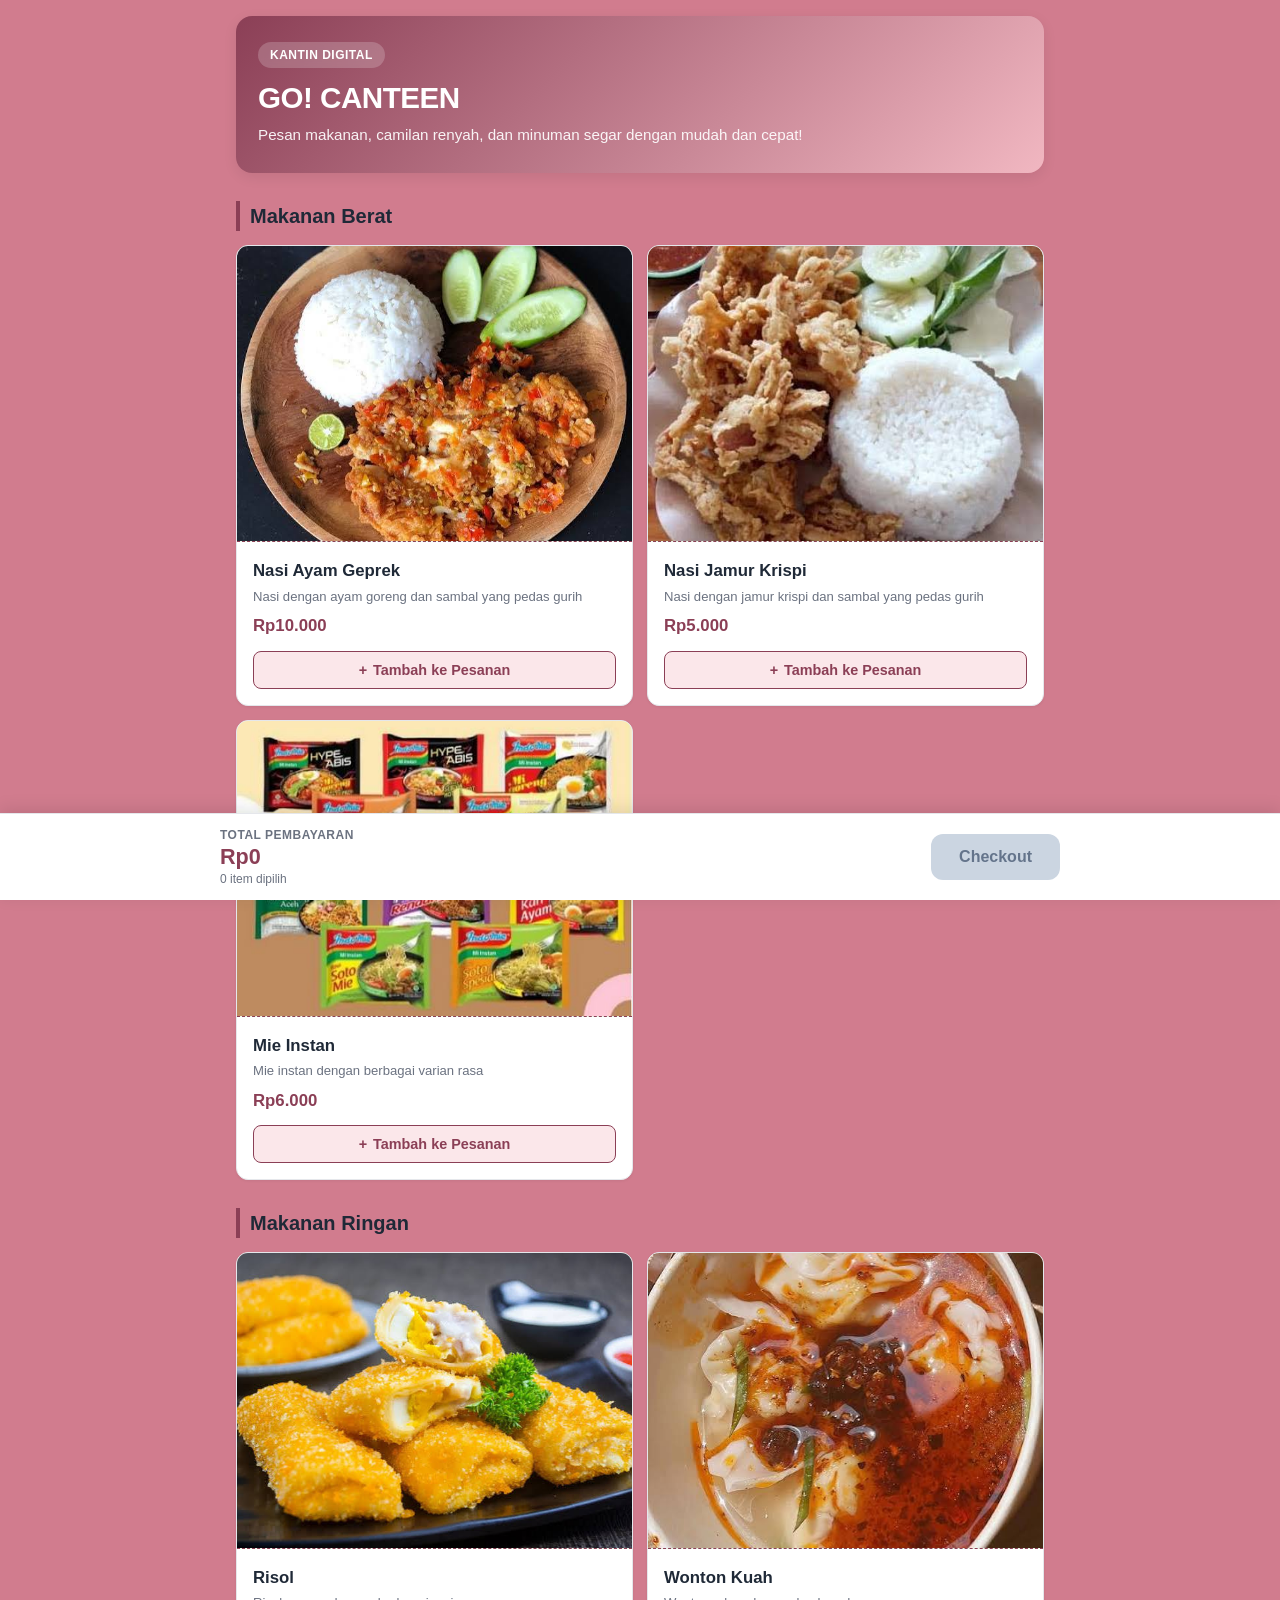
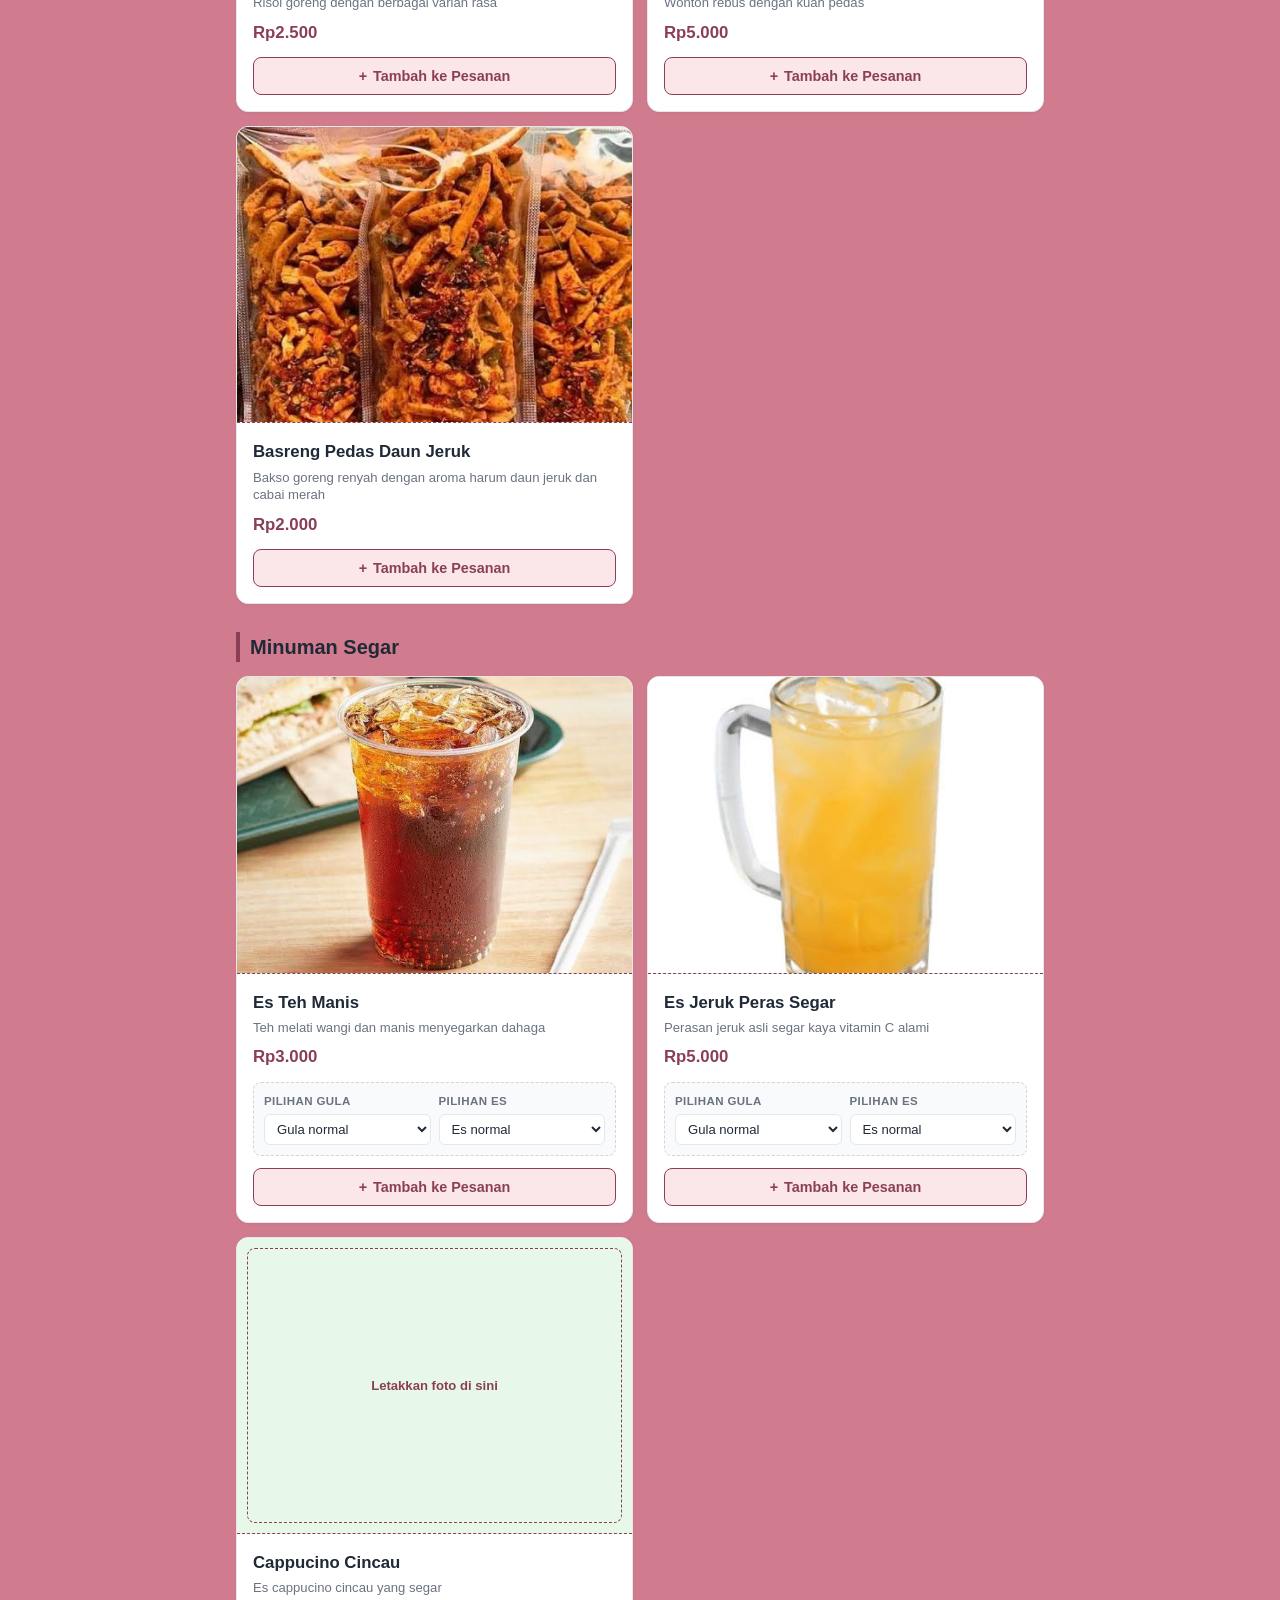
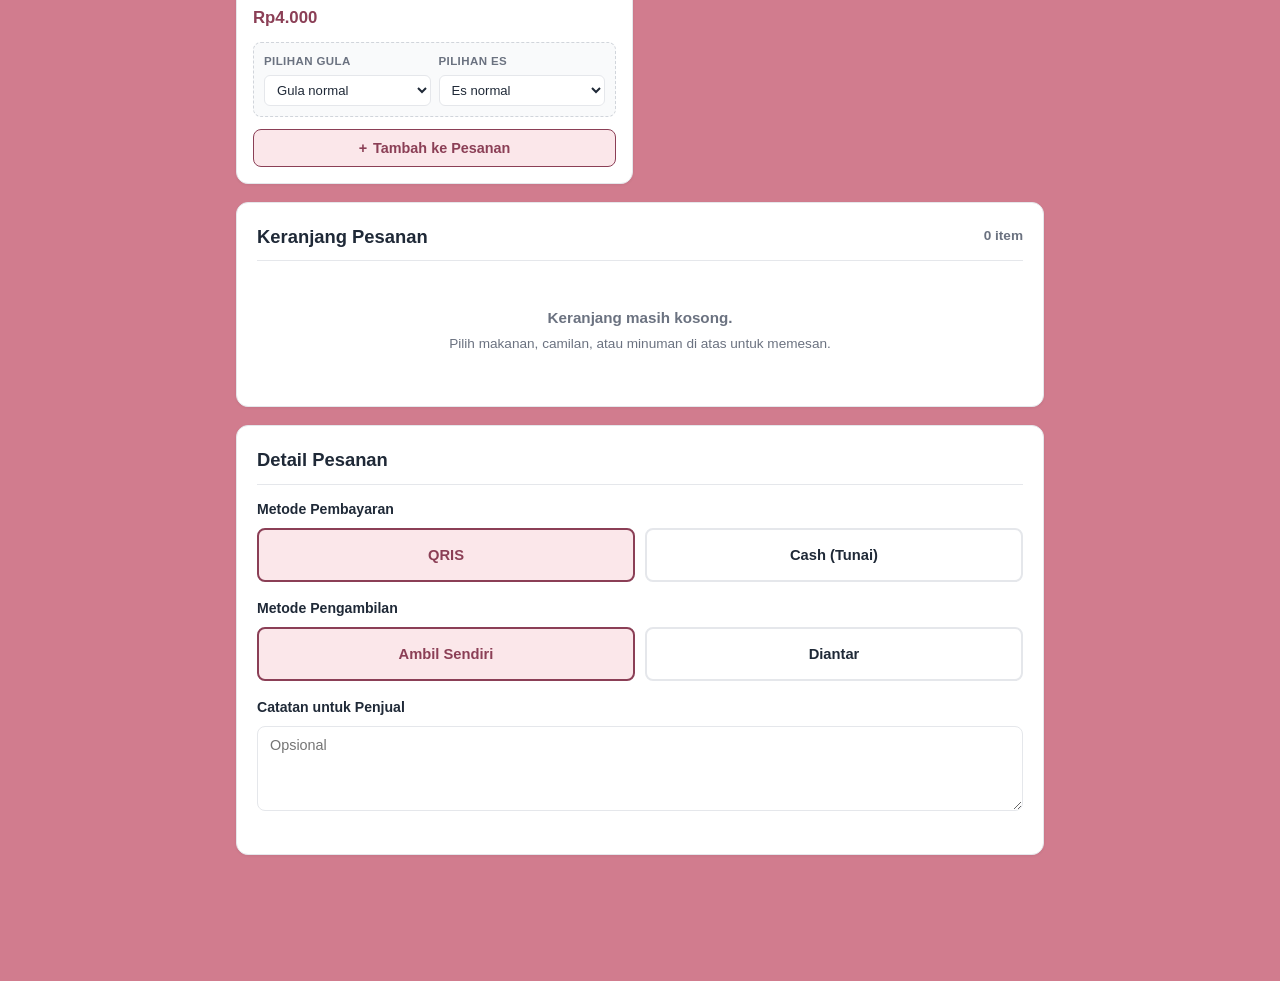
==== kantin.html @ 1e8bd225 "first" ====
<!DOCTYPE html>
<html lang="id">
<head>
  <meta charset="UTF-8">
  <!-- Pengaturan viewport agar responsif di HP, Tablet, dan Komputer -->
  <meta name="viewport" content="width=device-width, initial-scale=1.0">
  <title>Kantin Sekolah - Pesan Makanan, Camilan & Minuman</title>

  <!-- Menghubungkan file CSS terpisah -->
  <link rel="stylesheet" href="style.css">
</head>
<body>

  <!-- =========================================================================
       STRUKTUR UTAMA HALAMAN (BERSIH TANPA EMOJI)
       ========================================================================= -->
  <div class="container">

    <!-- 1. HEADER -->
    <header>
      <div class="header-badge">KANTIN DIGITAL</div>
      <h1>GO! CANTEEN</h1>
      <p>Pesan makanan, camilan renyah, dan minuman segar dengan mudah dan cepat!</p>
    </header>

    <!-- 2. DAFTAR MENU -->
    <!-- Kartu menu beserta slot foto produk di bagian atas dirender oleh script.js -->
    <!-- Kategori 1: Makanan -->
    <h2 class="section-title">Makanan Berat</h2>
    <div id="grid-makanan" class="menu-grid">
      <!-- Item menu makanan beserta slot foto produk akan ditampilkan oleh script.js -->
    </div>

    <!-- Kategori 2: Camilan -->
    <h2 class="section-title">Makanan Ringan</h2>
    <div id="grid-camilan" class="menu-grid">
      <!-- Item menu camilan beserta slot foto produk akan ditampilkan oleh script.js -->
    </div>

    <!-- Kategori 3: Minuman -->
    <h2 class="section-title">Minuman Segar</h2>
    <div id="grid-minuman" class="menu-grid">
      <!-- Item menu minuman beserta slot foto produk akan ditampilkan oleh script.js -->
    </div>

    <!-- 3. KERANJANG PESANAN -->
    <section class="card-section" id="section-keranjang">
      <div class="card-header">
        <h2>Keranjang Pesanan</h2>
        <span id="badge-total-item" style="font-size: 0.85rem; color: var(--text-muted); font-weight: 600;">0 item</span>
      </div>

      <!-- Wadah daftar item keranjang -->
      <div id="daftar-keranjang">
        <!-- Jika kosong, akan menampilkan teks info keranjang kosong -->
      </div>
    </section>

    <!-- 4. DETAIL PESANAN -->
    <section class="card-section" id="section-detail">
      <div class="card-header">
        <h2>Detail Pesanan</h2>
      </div>

      <!-- Pilihan Metode Pembayaran -->
      <div class="form-group">
        <label class="form-label">Metode Pembayaran</label>
        <div class="choice-grid">
          <div class="choice-card">
            <input type="radio" id="bayar-qris" name="metode-bayar" value="QRIS" checked>
            <label for="bayar-qris" class="choice-label">QRIS</label>
          </div>
          <div class="choice-card">
            <input type="radio" id="bayar-cash" name="metode-bayar" value="Cash">
            <label for="bayar-cash" class="choice-label">Cash (Tunai)</label>
          </div>
        </div>
      </div>

      <!-- Pilihan Metode Pengambilan -->
      <div class="form-group">
        <label class="form-label">Metode Pengambilan</label>
        <div class="choice-grid">
          <div class="choice-card">
            <input type="radio" id="ambil-sendiri" name="opsi-ambil" value="Ambil sendiri" checked onchange="handleOpsiAmbilChange()">
            <label for="ambil-sendiri" class="choice-label">Ambil Sendiri</label>
          </div>
          <div class="choice-card">
            <input type="radio" id="ambil-diantar" name="opsi-ambil" value="Diantar" onchange="handleOpsiAmbilChange()">
            <label for="ambil-diantar" class="choice-label">Diantar</label>
          </div>
        </div>
      </div>

      <!-- Catatan untuk Penjual -->
      <div class="form-group">
        <label for="catatan-pembeli" class="form-label">
          Catatan untuk Penjual
          <small id="label-keterangan-catatan"></small>
        </label>
        <textarea 
          id="catatan-pembeli" 
          class="textarea-catatan" 
          placeholder="Opsional"></textarea>
        <div id="error-catatan" class="error-pesan">
          Peringatan: Mohon tulis lokasi antar (misal: Ruang Kelas / Meja) pada catatan karena Anda memilih opsi "Diantar"!
        </div>
      </div>
    </section>

  </div> <!-- Akhir .container -->


  <!-- 5. BAR TOTAL (MENEMPEL DI BAWAH LAYAR) -->
  <div class="bottom-bar">
    <div class="bottom-bar-inner">
      <div class="bottom-total-info">
        <span class="bottom-total-label">Total Pembayaran</span>
        <span id="label-total-harga" class="bottom-total-price">Rp0</span>
        <span id="label-sub-count" class="bottom-total-count">0 item dipilih</span>
      </div>
      <button id="btn-checkout" class="btn-checkout" disabled onclick="handleCheckout()">
        Checkout
      </button>
    </div>
  </div>


  <!-- 6. MODAL RINGKASAN PESANAN (POPUP STRUK) -->
  <div id="modal-ringkasan" class="modal-overlay">
    <div class="modal-box">
      <div class="modal-header-success">
        <div class="modal-success-icon">&#10003;</div>
        <h3>Pesanan Berhasil Disiapkan!</h3>
        <p>Silakan tunjukkan ringkasan pesanan ini ke petugas kantin.</p>
      </div>

      <!-- Wadah struk ringkasan -->
      <div class="struk-pesanan" id="konten-struk">
        <!-- Diisi secara otomatis oleh JavaScript -->
      </div>

      <!-- Tombol penutup modal -->
      <button class="btn-tutup-modal" onclick="tutupModalDanReset()">
        Selesai
      </button>
    </div>
  </div>

  <!-- Menghubungkan file JavaScript terpisah -->
  <script src="script.js"></script>
</body>
</html>
---- style.css ----
/* =========================================================================
   STYLE.CSS - GAYA TAMPILAN KANTIN SEKOLAH
   Desain modern, bersih, minimalis (tanpa emoji), dominan warna hijau GoFood
   ========================================================================= */

/* 1. Pengaturan Dasar & Variabel Warna */
:root {
  --primary-color: #8b3f56; /* Hijau utama khas GoFood */
  --primary-hover: #d17c8e; /* Hijau lebih gelap saat tombol disentuh/hover */
  --primary-light: #fbe7ea;/* Hijau muda lembut untuk background badge / aksen */
  --secondary-color: #f1b7c1; /*(Hijau aksen sekunder untuk gradasi */
  --bg-color: #d17c8e;            /* Latar belakang halaman abu-abu kehijauan */
  --card-bg: #ffffff;             /* Warna latar kartu menu dan keranjang */
  --text-main: #1f2937;           /* Warna teks utama */
  --text-muted: #6b7280;          /* Warna teks sekunder / keterangan */
  --border-color: #e5e7eb;        /* Warna garis pembatas */
  --danger-color: #ef4444;        /* Warna merah untuk tanda error dan tombol kurang */
  --radius-sm: 8px;
  --radius-md: 12px;
  --radius-lg: 16px;
  --shadow-sm: 0 1px 3px rgba(0, 0, 0, 0.06);
  --shadow-md: 0 4px 14px rgba(0, 0, 0, 0.08);
  --shadow-lg: 0 10px 25px rgba(0, 0, 0, 0.12);
}

* {
  box-sizing: border-box;
  margin: 0;
  padding: 0;
  font-family: -apple-system, BlinkMacSystemFont, "Segoe UI", Roboto, Helvetica, Arial, sans-serif;
  -webkit-tap-highlight-color: transparent;
}

body {
  background-color: var(--bg-color);
  color: var(--text-main);
  line-height: 1.5;
  /* Ruang bawah agar isi halaman tidak tertutup bar total yang melayang */
  padding-bottom: 110px;
}

/* Pembungkus halaman agar pas di tengah layar komputer */
.container {
  max-width: 840px;
  margin: 0 auto;
  padding: 16px;
}

/* 2. Header Aplikasi */
header {
  background: linear-gradient(135deg, var(--primary-color), var(--secondary-color));
  color: #ffffff;
  padding: 26px 22px;
  border-radius: var(--radius-lg);
  margin-bottom: 24px;
  box-shadow: var(--shadow-md);
  position: relative;
  overflow: hidden;
}

.header-badge {
  display: inline-block;
  background: rgba(255, 255, 255, 0.2);
  backdrop-filter: blur(4px);
  padding: 4px 12px;
  border-radius: 20px;
  font-size: 0.75rem;
  font-weight: 700;
  letter-spacing: 0.5px;
  text-transform: uppercase;
  margin-bottom: 8px;
}

header h1 {
  font-size: 1.85rem;
  font-weight: 800;
  letter-spacing: -0.5px;
  margin-bottom: 4px;
}

header p {
  font-size: 0.95rem;
  opacity: 0.92;
}

/* 3. Judul Kategori Menu */
.section-title {
  font-size: 1.25rem;
  font-weight: 700;
  color: var(--text-main);
  margin: 28px 0 14px 0;
  display: flex;
  align-items: center;
  border-left: 4px solid var(--primary-color);
  padding-left: 10px;
}

/* 4. Grid Menu (Tampilan Kisi) */
.menu-grid {
  display: grid;
  grid-template-columns: 1fr; /* 1 kolom di layar HP */
  gap: 14px;
}

/* Responsif: 2 kolom untuk menu di layar lebar / desktop (min-width: 700px) */
@media (min-width: 700px) {
  .menu-grid {
    grid-template-columns: repeat(2, 1fr);
  }
}

/* 5. Kartu Menu */
.menu-card {
  background: var(--card-bg);
  border-radius: var(--radius-md);
  border: 1px solid var(--border-color);
  padding: 0; /* Padding dipindahkan ke .menu-body agar slot foto selebar penuh kartu */
  overflow: hidden; /* Sudut atas slot ikut melengkung mengikuti border-radius kartu */
  box-shadow: var(--shadow-sm);
  display: flex;
  flex-direction: column;
  justify-content: space-between;
  transition: transform 0.15s ease, box-shadow 0.15s ease;
}

.menu-card:hover {
  transform: translateY(-2px);
  box-shadow: var(--shadow-md);
  border-color: #d1d5db;
}

/* =========================================================================
   SLOT FOTO PRODUK (BAGIAN ATAS KARTU)
   - Lebar penuh kartu (width: 100%)
   - Rasio 4:3 (aspect-ratio: 4 / 3) dengan object-fit: cover
   - Tinggi slot seragam di semua kartu
   - Sudut atas ikut melengkung (overflow: hidden pada .menu-card)
   - Tampilan kosong: kotak hijau muda (#e8f8e8) dengan border putus-putus
     dan teks kecil di tengah "Letakkan foto di sini"
   - Tampilan isi: foto otomatis menutupi slot tanpa teks
   ========================================================================= */
.menu-foto-slot {
  position: relative;
  width: 100%;
  aspect-ratio: 4 / 3; /* Rasio 4:3 seragam di semua kartu */
  background-color: #e8f8e8; /* Kotak hijau muda saat foto kosong */
  overflow: hidden;
  display: flex;
  align-items: center;
  justify-content: center;
  border-bottom: 1px dashed #8b3f56; /* Pemisah tipis putus-putus ke isi kartu */
}

/* Tampilan placeholder saat foto belum dimasukkan */
.menu-foto-placeholder {
  position: absolute;
  inset: 10px;
  border: 1.5px dashed #8b3f56;/* border putus-putus tipis di dalam kotak slot */
  border-radius: var(--radius-sm);
  display: flex;
  align-items: center;
  justify-content: center;
  color: #8b3f56; /* warna teks hijau terbaca jelas dan elegan */
  font-size: 0.82rem; /* Teks kecil di tengah */
  font-weight: 600;
  text-align: center;
  user-select: none;
  pointer-events: none;
  z-index: 1;
}

/* Tag img foto produk (menutupi slot secara penuh saat foto ada) */
.menu-foto-img {
  position: absolute;
  top: 0;
  left: 0;
  width: 100%;
  height: 100%;
  object-fit: cover; /* Menyesuaikan foto agar proporsional tanpa distorsi */
  display: block;
  z-index: 2; /* Menutupi placeholder dan teks saat foto termuat */
}

/* Wadah isi kartu menu lainnya (nama, deskripsi, harga, opsi, tombol) */
.menu-body {
  padding: 16px;
  display: flex;
  flex-direction: column;
  justify-content: space-between;
  flex: 1;
}

.menu-top {
  margin-bottom: 12px;
}

.menu-info {
  width: 100%;
}

.menu-nama {
  font-size: 1.05rem;
  font-weight: 700;
  color: var(--text-main);
  margin-bottom: 4px;
}

.menu-deskripsi {
  font-size: 0.82rem;
  color: var(--text-muted);
  margin-bottom: 8px;
  line-height: 1.35;
}

.menu-harga {
  font-size: 1.05rem;
  font-weight: 800;
  color: var(--primary-color);
}

/* Dropdown Opsi Khusus Minuman */
.opsi-minuman {
  background: #f9fafb;
  border: 1px dashed #d1d5db;
  border-radius: var(--radius-sm);
  padding: 10px;
  margin-bottom: 12px;
  display: grid;
  grid-template-columns: 1fr 1fr;
  gap: 8px;
}

.opsi-group {
  display: flex;
  flex-direction: column;
  gap: 4px;
}

.opsi-group label {
  font-size: 0.72rem;
  font-weight: 600;
  color: var(--text-muted);
  text-transform: uppercase;
  letter-spacing: 0.4px;
}

.opsi-select {
  width: 100%;
  padding: 6px 8px;
  font-size: 0.82rem;
  border: 1px solid var(--border-color);
  border-radius: 6px;
  background-color: #ffffff;
  color: var(--text-main);
  outline: none;
  cursor: pointer;
  transition: border-color 0.15s ease;
}

.opsi-select:focus {
  border-color: var(--primary-color);
  box-shadow: 0 0 0 2px rgba(0, 136, 12, 0.15);
}

/* Tombol Tambah Menu */
.btn-tambah {
  background-color: var(--primary-light);
  color: var(--primary-color);
  border: 1.5px solid var(--primary-color);
  padding: 10px 14px;
  font-size: 0.9rem;
  font-weight: 700;
  border-radius: var(--radius-sm);
  cursor: pointer;
  width: 100%;
  display: flex;
  align-items: center;
  justify-content: center;
  gap: 6px;
  transition: all 0.15s ease;
}

.btn-tambah:hover {
  background-color: var(--primary-color);
  color: #ffffff;
}

.btn-tambah:active {
  transform: scale(0.98);
}

/* 6. Kartu Bagian Keranjang & Detail */
.card-section {
  background: var(--card-bg);
  border-radius: var(--radius-md);
  border: 1px solid var(--border-color);
  padding: 20px;
  margin-top: 18px;
  box-shadow: var(--shadow-sm);
}

.card-header {
  display: flex;
  justify-content: space-between;
  align-items: center;
  margin-bottom: 14px;
  padding-bottom: 10px;
  border-bottom: 1px solid var(--border-color);
}

.card-header h2 {
  font-size: 1.15rem;
  font-weight: 700;
}

/* Tampilan ketika keranjang masih kosong */
.keranjang-kosong {
  text-align: center;
  padding: 32px 16px;
  color: var(--text-muted);
  font-size: 0.95rem;
}

/* Daftar Baris Item Keranjang */
.cart-list {
  display: flex;
  flex-direction: column;
  gap: 12px;
}

.cart-item {
  display: flex;
  align-items: center;
  justify-content: space-between;
  padding: 12px 14px;
  background: #f9fafb;
  border: 1px solid #f3f4f6;
  border-radius: var(--radius-sm);
  gap: 10px;
}

.cart-item-info {
  flex: 1;
  min-width: 0;
}

.cart-item-title {
  font-weight: 700;
  font-size: 0.95rem;
  color: var(--text-main);
  word-break: break-word;
}

.cart-item-badge {
  display: inline-flex;
  gap: 6px;
  flex-wrap: wrap;
  margin-top: 4px;
}

.badge-opsi {
  font-size: 0.72rem;
  background: #e5e7eb;
  color: #374151;
  padding: 2px 8px;
  border-radius: 4px;
  font-weight: 600;
}

.cart-item-price {
  font-size: 0.88rem;
  font-weight: 700;
  color: var(--primary-color);
  margin-top: 4px;
}

/* Tombol Pengatur Jumlah (- dan +) */
.cart-qty-control {
  display: flex;
  align-items: center;
  gap: 8px;
  flex-shrink: 0;
}

.btn-qty {
  width: 32px;
  height: 32px;
  border-radius: 8px;
  border: 1px solid var(--border-color);
  background: #ffffff;
  color: var(--text-main);
  font-size: 1.1rem;
  font-weight: bold;
  display: flex;
  align-items: center;
  justify-content: center;
  cursor: pointer;
  transition: all 0.15s ease;
}

.btn-qty:hover {
  background: #f3f4f6;
  border-color: #9ca3af;
}

.btn-qty.btn-minus:hover {
  background: #fee2e2;
  color: var(--danger-color);
  border-color: #fca5a5;
}

.btn-qty.btn-plus:hover {
  background: var(--primary-light);
  color: var(--primary-color);
  border-color: var(--primary-color);
}

.qty-number {
  font-size: 0.95rem;
  font-weight: 700;
  min-width: 22px;
  text-align: center;
}

/* 7. Form Detail Pesanan */
.form-group {
  margin-bottom: 16px;
}

.form-label {
  display: block;
  font-size: 0.88rem;
  font-weight: 700;
  margin-bottom: 8px;
  color: var(--text-main);
}

.form-label small {
  font-weight: normal;
  color: var(--text-muted);
  font-size: 0.78rem;
}

/* Pilihan Metode (Grid Radio) */
.choice-grid {
  display: grid;
  grid-template-columns: 1fr 1fr;
  gap: 10px;
}

.choice-card {
  position: relative;
}

.choice-card input[type="radio"] {
  position: absolute;
  opacity: 0;
  width: 0;
  height: 0;
}

.choice-label {
  display: flex;
  align-items: center;
  justify-content: center;
  padding: 14px 10px;
  border: 2px solid var(--border-color);
  border-radius: var(--radius-sm);
  cursor: pointer;
  text-align: center;
  font-size: 0.92rem;
  font-weight: 600;
  transition: all 0.15s ease;
  background: #ffffff;
  min-height: 52px;
}

.choice-card input[type="radio"]:checked + .choice-label {
  border-color: var(--primary-color);
  background-color: var(--primary-light);
  color: var(--primary-color);
  font-weight: 700;
}

/* Kotak Catatan (Textarea) */
.textarea-catatan {
  width: 100%;
  min-height: 85px;
  padding: 10px 12px;
  font-size: 0.9rem;
  border: 1.5px solid var(--border-color);
  border-radius: var(--radius-sm);
  outline: none;
  resize: vertical;
  color: var(--text-main);
  transition: border-color 0.15s ease, box-shadow 0.15s ease;
}

.textarea-catatan:focus {
  border-color: var(--primary-color);
  box-shadow: 0 0 0 3px rgba(255, 161, 232, 0.15);
}

.textarea-catatan.input-error {
  border-color: var(--danger-color) !important;
  background-color: #fef2f2;
}

.error-pesan {
  color: var(--danger-color);
  font-size: 0.8rem;
  margin-top: 5px;
  display: none;
  font-weight: 600;
}

.error-pesan.aktif {
  display: block;
}

/* 8. Bar Total Melayang di Bawah Layar */
.bottom-bar {
  position: fixed;
  bottom: 0;
  left: 0;
  right: 0;
  background: #ffffff;
  box-shadow: 0 -4px 16px rgba(0, 0, 0, 0.1);
  border-top: 1px solid var(--border-color);
  padding: 12px 16px;
  z-index: 100;
}

.bottom-bar-inner {
  max-width: 840px;
  margin: 0 auto;
  display: flex;
  align-items: center;
  justify-content: space-between;
  gap: 16px;
}

.bottom-total-info {
  display: flex;
  flex-direction: column;
}

.bottom-total-label {
  font-size: 0.75rem;
  color: var(--text-muted);
  text-transform: uppercase;
  font-weight: 700;
  letter-spacing: 0.5px;
}

.bottom-total-price {
  font-size: 1.35rem;
  font-weight: 800;
  color: var(--primary-color);
  line-height: 1.2;
}

.bottom-total-count {
  font-size: 0.75rem;
  color: var(--text-muted);
}

/* Tombol Checkout */
.btn-checkout {
  background-color: var(--primary-color);
  color: #ffffff;
  border: none;
  padding: 14px 28px;
  font-size: 1rem;
  font-weight: 800;
  border-radius: var(--radius-md);
  cursor: pointer;
  display: flex;
  align-items: center;
  gap: 8px;
  transition: all 0.15s ease;
  box-shadow: 0 4px 10px rgba(0, 136, 12, 0.28);
}

.btn-checkout:hover:not(:disabled) {
  background-color: var(--primary-hover);
  transform: translateY(-1px);
}

.btn-checkout:active:not(:disabled) {
  transform: translateY(1px);
}

.btn-checkout:disabled {
  background-color: #cbd5e1;
  color: #64748b;
  cursor: not-allowed;
  box-shadow: none;
}

/* 9. Modal Ringkasan Pesanan (Popup Struk) */
.modal-overlay {
  position: fixed;
  top: 0;
  left: 0;
  right: 0;
  bottom: 0;
  background: rgba(0, 0, 0, 0.55);
  display: flex;
  align-items: center;
  justify-content: center;
  padding: 16px;
  z-index: 200;
  opacity: 0;
  pointer-events: none;
  transition: opacity 0.2s ease;
}

.modal-overlay.buka {
  opacity: 1;
  pointer-events: auto;
}

.modal-box {
  background: #ffffff;
  border-radius: var(--radius-lg);
  max-width: 500px;
  width: 100%;
  max-height: 90vh;
  overflow-y: auto;
  padding: 24px;
  box-shadow: var(--shadow-lg);
  transform: translateY(15px);
  transition: transform 0.2s ease;
}

.modal-overlay.buka .modal-box {
  transform: translateY(0);
}

.modal-header-success {
  text-align: center;
  margin-bottom: 20px;
}

.modal-success-icon {
  width: 50px;
  height: 50px;
  background: var(--primary-light);
  color: var(--primary-color);
  border-radius: 50%;
  display: flex;
  align-items: center;
  justify-content: center;
  font-size: 1.5rem;
  font-weight: bold;
  margin: 0 auto 12px auto;
}

.modal-header-success h3 {
  font-size: 1.3rem;
  font-weight: 800;
  color: var(--text-main);
}

.modal-header-success p {
  font-size: 0.85rem;
  color: var(--text-muted);
}

/* Tampilan Struk */
.struk-pesanan {
  background: #fdfdfd;
  border: 1px dashed #cbd5e1;
  border-radius: var(--radius-md);
  padding: 16px;
  margin-bottom: 20px;
}

.struk-item-list {
  display: flex;
  flex-direction: column;
  gap: 10px;
  margin-bottom: 14px;
  padding-bottom: 14px;
  border-bottom: 1px dashed #e2e8f0;
}

.struk-item-row {
  display: flex;
  justify-content: space-between;
  align-items: flex-start;
  font-size: 0.9rem;
}

.struk-item-detail {
  flex: 1;
  margin-right: 12px;
}

.struk-item-subopsi {
  font-size: 0.75rem;
  color: var(--text-muted);
  margin-top: 2px;
}

.struk-item-subtotal {
  font-weight: 700;
  white-space: nowrap;
}

.struk-info-row {
  display: flex;
  justify-content: space-between;
  font-size: 0.88rem;
  margin-bottom: 6px;
  color: #4b5563;
}

.struk-info-row strong {
  color: var(--text-main);
}

.struk-total-row {
  display: flex;
  justify-content: space-between;
  align-items: center;
  font-size: 1.1rem;
  font-weight: 800;
  margin-top: 10px;
  padding-top: 10px;
  border-top: 2px solid var(--border-color);
  color: var(--primary-color);
}

/* Tombol Selesai di Modal */
.btn-tutup-modal {
  width: 100%;
  background: var(--primary-color);
  color: #ffffff;
  border: none;
  padding: 14px;
  font-size: 1rem;
  font-weight: 800;
  border-radius: var(--radius-md);
  cursor: pointer;
  transition: background 0.15s ease, transform 0.1s ease;
}

.btn-tutup-modal:hover {
  background: var(--primary-hover);
}

.btn-tutup-modal:active {
  transform: scale(0.99);
}
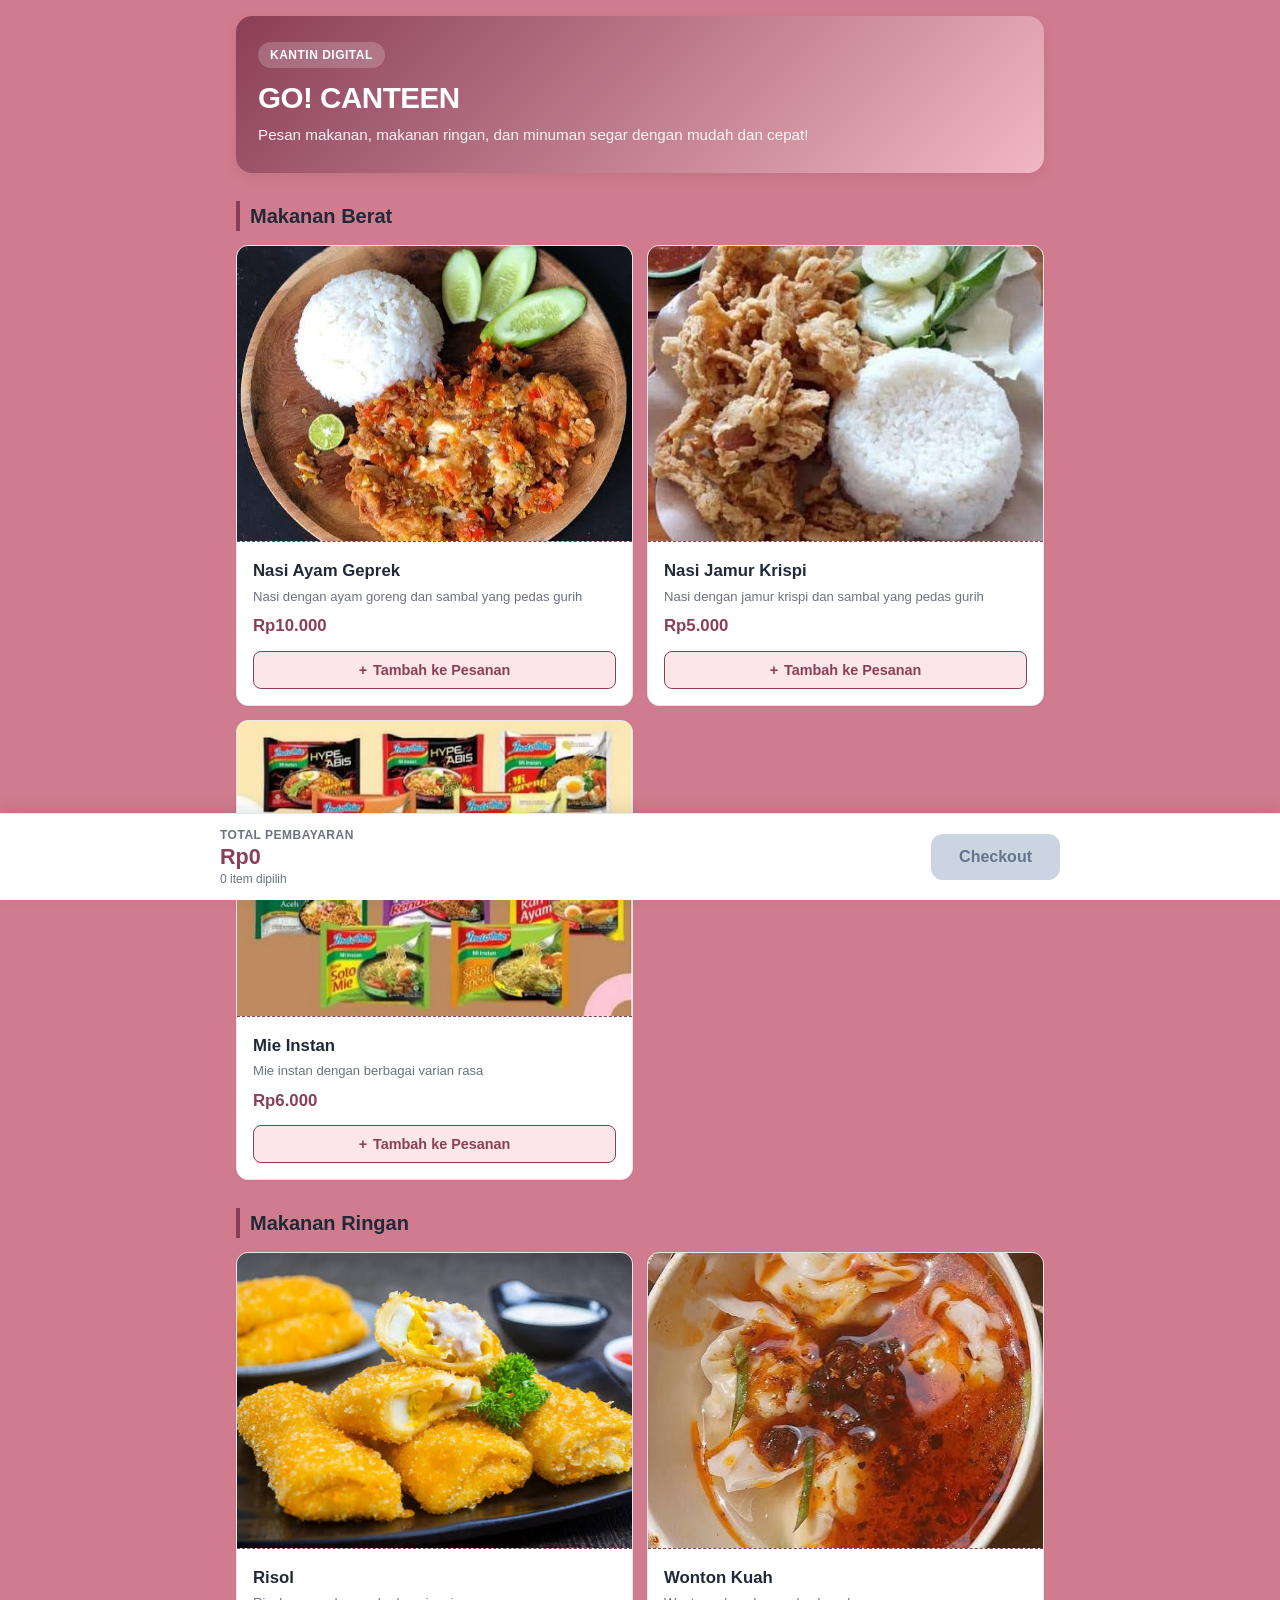
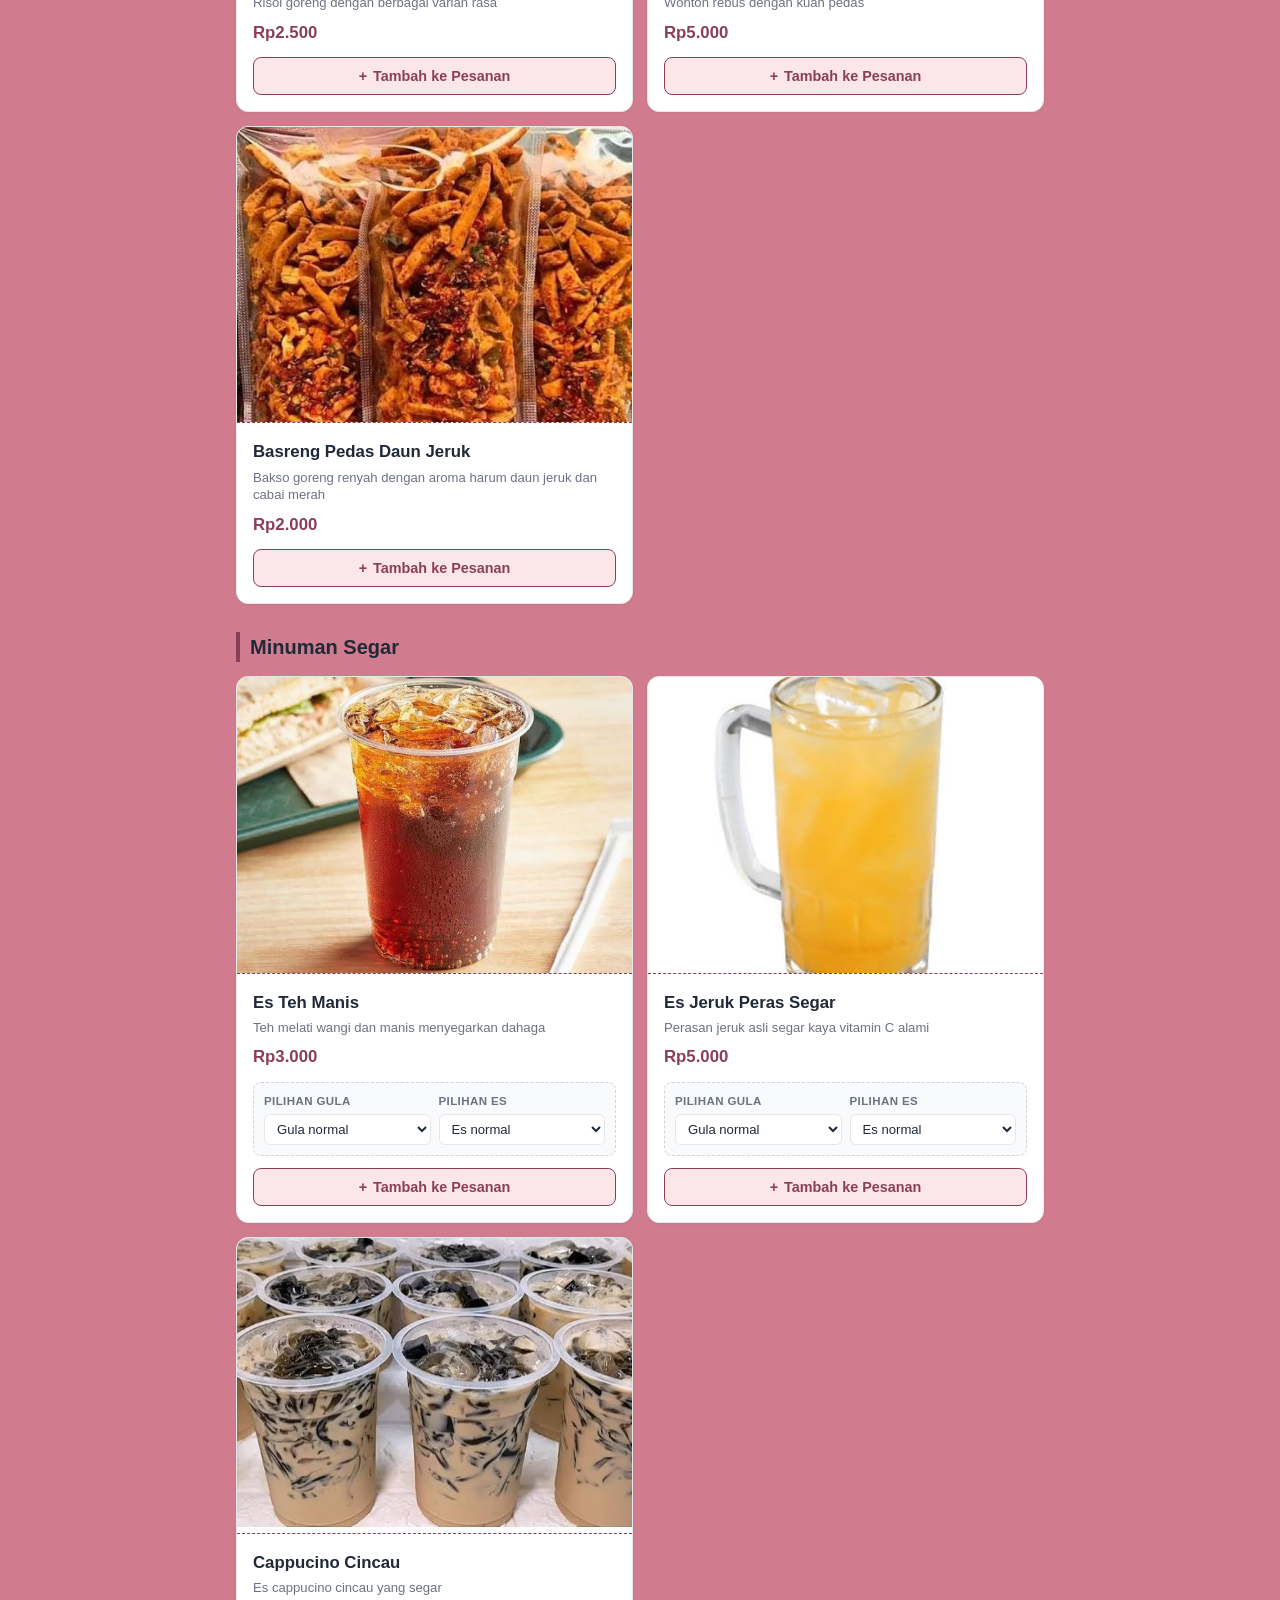
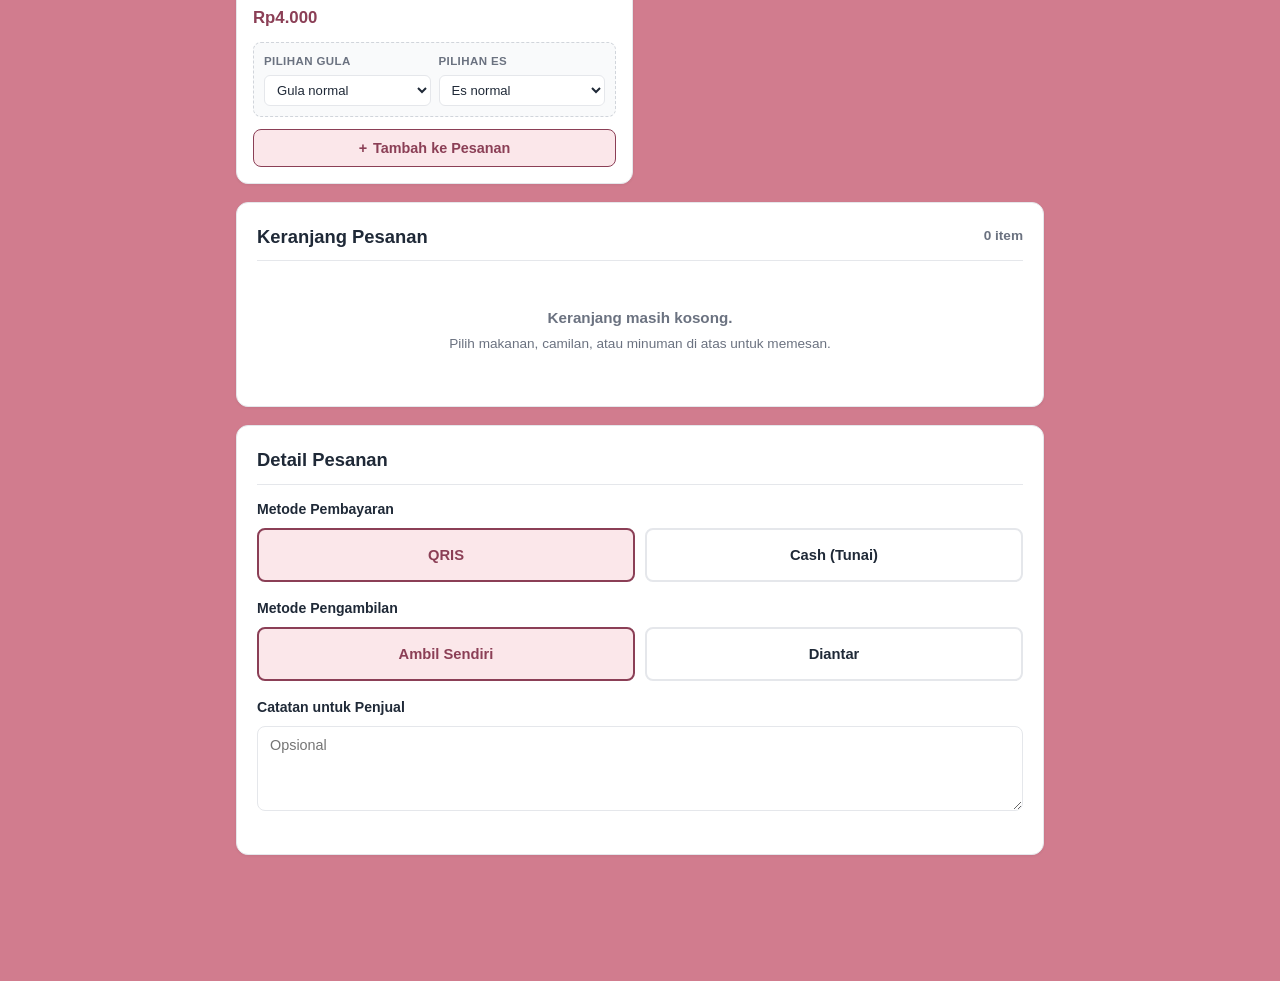
==== commit b0d6dea1: "perubahan dikit" ====
--- a/kantin.html
+++ b/kantin.html
@@ -4,7 +4,7 @@
   <meta charset="UTF-8">
   <!-- Pengaturan viewport agar responsif di HP, Tablet, dan Komputer -->
   <meta name="viewport" content="width=device-width, initial-scale=1.0">
-  <title>Kantin Sekolah - Pesan Makanan, Camilan & Minuman</title>
+  <title>GO! CANTEEN - Pesan Makanan, Camilan & Minuman</title>
 
   <!-- Menghubungkan file CSS terpisah -->
   <link rel="stylesheet" href="style.css">
@@ -20,7 +20,7 @@
     <header>
       <div class="header-badge">KANTIN DIGITAL</div>
       <h1>GO! CANTEEN</h1>
-      <p>Pesan makanan, camilan renyah, dan minuman segar dengan mudah dan cepat!</p>
+      <p>Pesan makanan, makanan ringan, dan minuman segar dengan mudah dan cepat!</p>
     </header>
 
     <!-- 2. DAFTAR MENU -->
